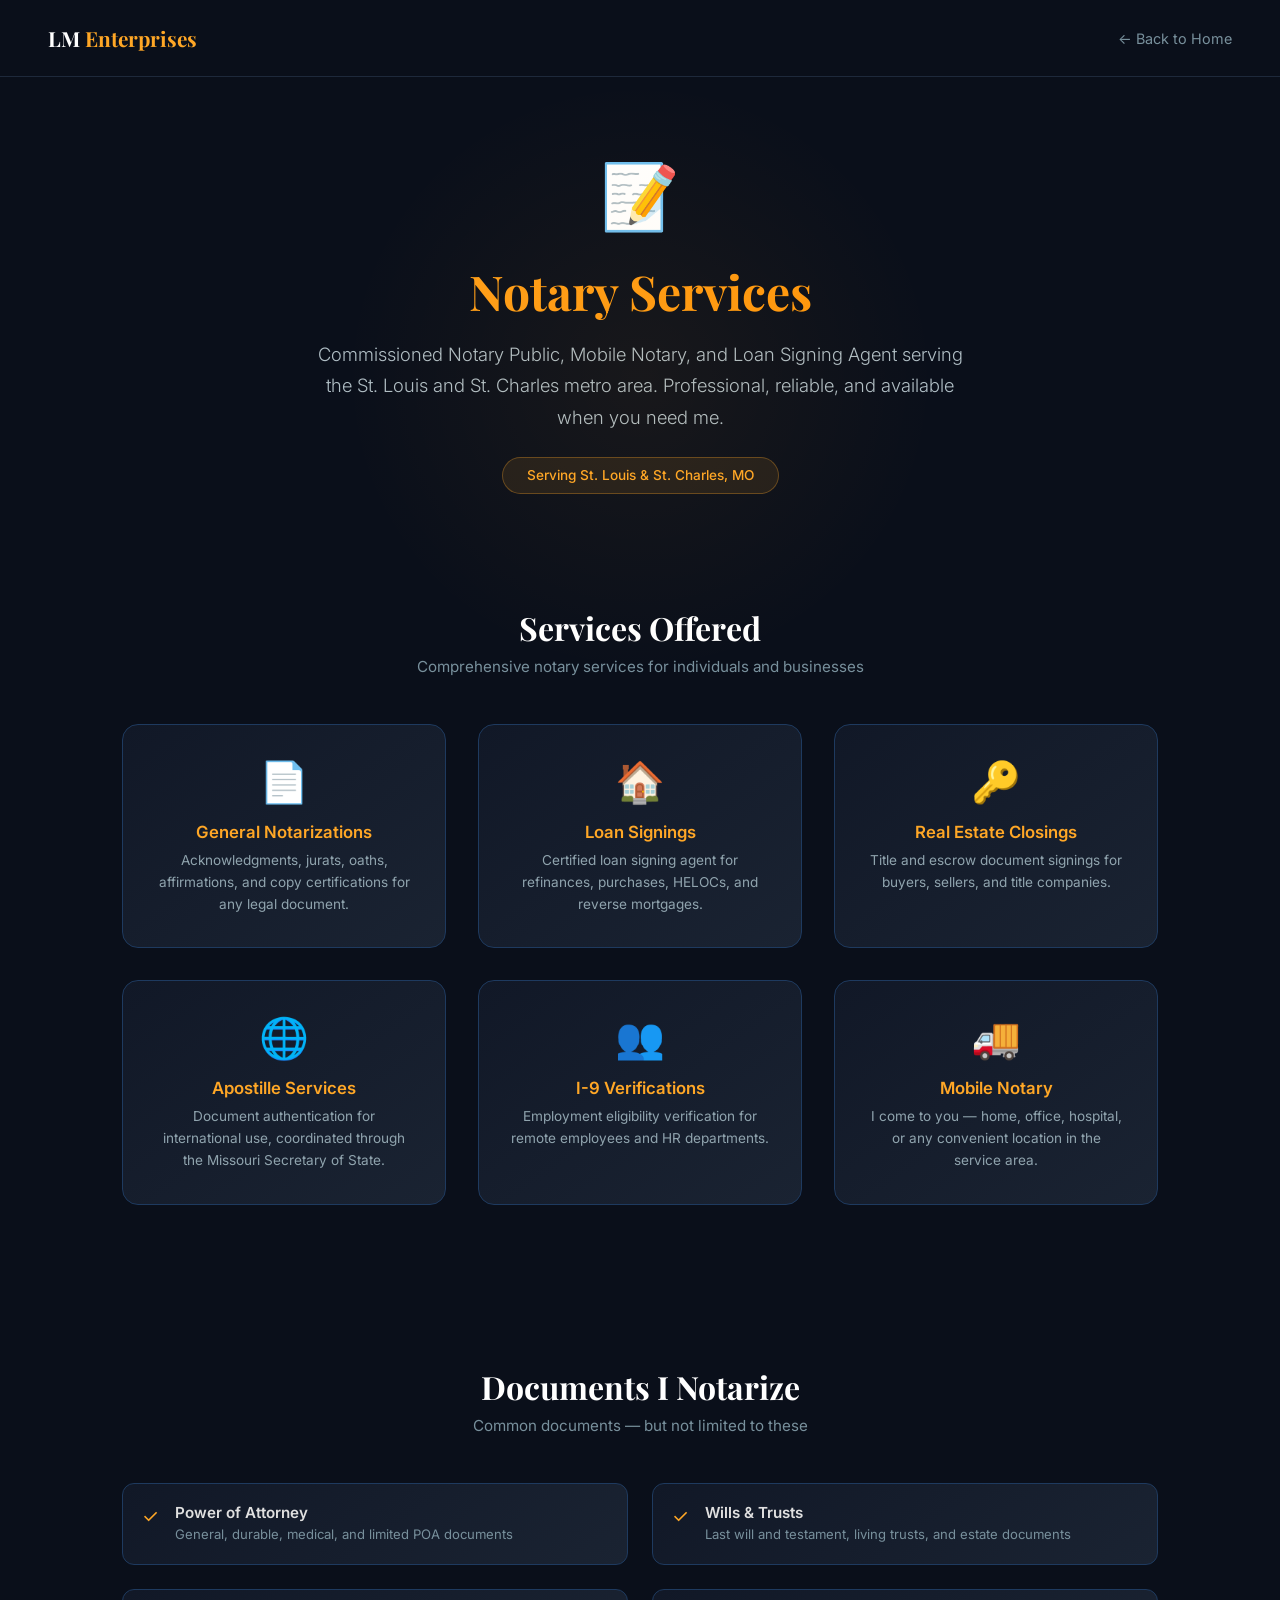
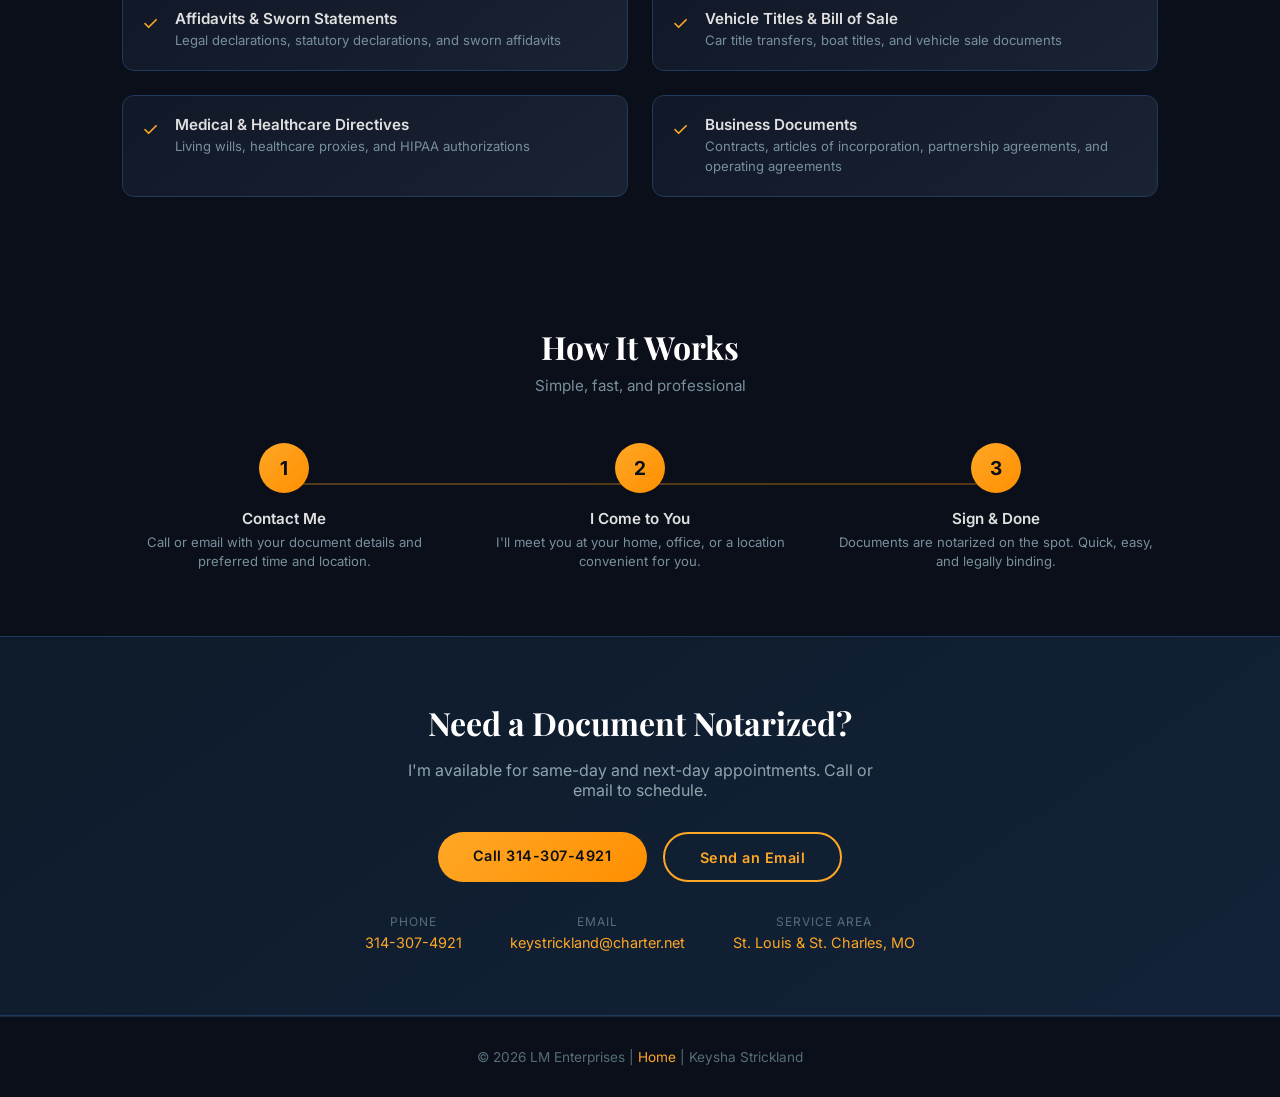
==== notary-services.html @ cccf6c88 "Add notary services page and update landing page to 3-column grid" ====
<!DOCTYPE html>
<html lang="en">
<head>
    <meta charset="UTF-8">
    <meta name="viewport" content="width=device-width, initial-scale=1.0">
    <title>Notary Services | LM Enterprises | Keysha Strickland</title>
    <link rel="preconnect" href="https://fonts.googleapis.com">
    <link rel="preconnect" href="https://fonts.gstatic.com" crossorigin>
    <link href="https://fonts.googleapis.com/css2?family=Inter:wght@300;400;500;600;700;800&family=Playfair+Display:wght@600;700&display=swap" rel="stylesheet">
    <style>
        * {
            margin: 0;
            padding: 0;
            box-sizing: border-box;
        }

        body {
            font-family: 'Inter', sans-serif;
            background: #0a0f1a;
            color: #ffffff;
            min-height: 100vh;
            overflow-x: hidden;
        }

        /* Navigation */
        .nav {
            padding: 1.5rem 3rem;
            display: flex;
            align-items: center;
            justify-content: space-between;
            border-bottom: 1px solid #1e293b;
        }

        .nav .logo {
            font-family: 'Playfair Display', serif;
            font-size: 1.3rem;
            font-weight: 700;
            color: #fff;
            text-decoration: none;
        }

        .nav .logo span {
            color: #ffa726;
        }

        .nav .back-link {
            color: #78909c;
            text-decoration: none;
            font-size: 0.9rem;
            transition: color 0.3s;
        }

        .nav .back-link:hover {
            color: #ffa726;
        }

        /* Hero */
        .hero {
            text-align: center;
            padding: 5rem 2rem 3rem;
            position: relative;
        }

        .hero::before {
            content: '';
            position: absolute;
            top: 0;
            left: 50%;
            transform: translateX(-50%);
            width: 600px;
            height: 600px;
            background: radial-gradient(circle, rgba(255, 167, 38, 0.06) 0%, transparent 70%);
            pointer-events: none;
        }

        .hero-icon {
            font-size: 4rem;
            margin-bottom: 1.5rem;
        }

        .hero h1 {
            font-family: 'Playfair Display', serif;
            font-size: 3rem;
            font-weight: 700;
            margin-bottom: 1rem;
            background: linear-gradient(135deg, #ffa726, #ff8f00);
            -webkit-background-clip: text;
            -webkit-text-fill-color: transparent;
            background-clip: text;
        }

        .hero .subtitle {
            font-size: 1.15rem;
            color: #b0bec5;
            font-weight: 300;
            line-height: 1.7;
            max-width: 650px;
            margin: 0 auto;
        }

        .hero .service-area {
            display: inline-block;
            margin-top: 1.5rem;
            padding: 0.6rem 1.5rem;
            background: rgba(255, 167, 38, 0.1);
            border: 1px solid rgba(255, 167, 38, 0.3);
            border-radius: 50px;
            font-size: 0.85rem;
            color: #ffa726;
            font-weight: 500;
        }

        /* Section Styles */
        .section {
            padding: 4rem 2rem;
            max-width: 1100px;
            margin: 0 auto;
        }

        .section-title {
            font-family: 'Playfair Display', serif;
            font-size: 2rem;
            font-weight: 700;
            text-align: center;
            margin-bottom: 0.5rem;
            color: #fff;
        }

        .section-subtitle {
            text-align: center;
            color: #78909c;
            font-size: 0.95rem;
            margin-bottom: 3rem;
        }

        /* Services Grid */
        .services-grid {
            display: grid;
            grid-template-columns: repeat(3, 1fr);
            gap: 2rem;
            margin-bottom: 2rem;
        }

        .service-item {
            background: linear-gradient(145deg, #111827, #1a2332);
            border: 1px solid #1e3a5f;
            border-radius: 16px;
            padding: 2rem;
            text-align: center;
            transition: all 0.3s ease;
        }

        .service-item:hover {
            border-color: #ffa726;
            transform: translateY(-4px);
            box-shadow: 0 12px 40px rgba(255, 167, 38, 0.1);
        }

        .service-item .icon {
            font-size: 2.5rem;
            margin-bottom: 1rem;
        }

        .service-item h3 {
            font-size: 1.05rem;
            font-weight: 600;
            margin-bottom: 0.5rem;
            color: #ffa726;
        }

        .service-item p {
            font-size: 0.85rem;
            color: #90a4ae;
            line-height: 1.6;
        }

        /* How It Works */
        .steps {
            display: grid;
            grid-template-columns: repeat(3, 1fr);
            gap: 2rem;
            position: relative;
        }

        .steps::before {
            content: '';
            position: absolute;
            top: 2.5rem;
            left: 15%;
            right: 15%;
            height: 2px;
            background: linear-gradient(90deg, #ffa726, #ff8f00);
            opacity: 0.3;
        }

        .step {
            text-align: center;
            position: relative;
        }

        .step-number {
            width: 50px;
            height: 50px;
            border-radius: 50%;
            background: linear-gradient(135deg, #ffa726, #ff8f00);
            color: #0a0f1a;
            font-weight: 700;
            font-size: 1.2rem;
            display: flex;
            align-items: center;
            justify-content: center;
            margin: 0 auto 1rem;
            position: relative;
            z-index: 1;
        }

        .step h4 {
            font-size: 0.95rem;
            font-weight: 600;
            color: #e0e0e0;
            margin-bottom: 0.3rem;
        }

        .step p {
            font-size: 0.82rem;
            color: #78909c;
            line-height: 1.5;
        }

        /* Why Choose Me */
        .benefits-grid {
            display: grid;
            grid-template-columns: repeat(2, 1fr);
            gap: 1.5rem;
        }

        .benefit-item {
            display: flex;
            align-items: flex-start;
            gap: 1rem;
            padding: 1.2rem;
            background: linear-gradient(145deg, #111827, #1a2332);
            border: 1px solid #1e3a5f;
            border-radius: 12px;
        }

        .benefit-item .check {
            color: #ffa726;
            font-size: 1.2rem;
            flex-shrink: 0;
            margin-top: 0.1rem;
        }

        .benefit-item h4 {
            font-size: 0.95rem;
            font-weight: 600;
            color: #e0e0e0;
            margin-bottom: 0.2rem;
        }

        .benefit-item p {
            font-size: 0.82rem;
            color: #78909c;
            line-height: 1.5;
        }

        /* CTA Section */
        .cta-section {
            text-align: center;
            padding: 4rem 2rem;
            background: linear-gradient(145deg, #0d1b2a, #132238);
            border-top: 1px solid #1e3a5f;
            border-bottom: 1px solid #1e3a5f;
        }

        .cta-section h2 {
            font-family: 'Playfair Display', serif;
            font-size: 2rem;
            margin-bottom: 1rem;
            color: #fff;
        }

        .cta-section p {
            color: #90a4ae;
            font-size: 1rem;
            margin-bottom: 2rem;
            max-width: 500px;
            margin-left: auto;
            margin-right: auto;
        }

        .cta-buttons {
            display: flex;
            gap: 1rem;
            justify-content: center;
            flex-wrap: wrap;
        }

        .btn {
            display: inline-block;
            padding: 0.9rem 2.2rem;
            border-radius: 50px;
            font-size: 0.9rem;
            font-weight: 600;
            text-decoration: none;
            transition: all 0.3s ease;
            letter-spacing: 0.5px;
        }

        .btn-primary {
            background: linear-gradient(135deg, #ffa726, #ff8f00);
            color: #0a0f1a;
        }

        .btn-primary:hover {
            box-shadow: 0 8px 25px rgba(255, 167, 38, 0.4);
            transform: translateY(-2px);
        }

        .btn-secondary {
            background: transparent;
            border: 2px solid #ffa726;
            color: #ffa726;
        }

        .btn-secondary:hover {
            background: rgba(255, 167, 38, 0.1);
            transform: translateY(-2px);
        }

        /* Contact Info */
        .contact-details {
            display: flex;
            justify-content: center;
            gap: 3rem;
            margin-top: 2rem;
            flex-wrap: wrap;
        }

        .contact-item {
            text-align: center;
        }

        .contact-item .label {
            font-size: 0.75rem;
            color: #546e7a;
            text-transform: uppercase;
            letter-spacing: 1px;
            margin-bottom: 0.3rem;
        }

        .contact-item .value {
            font-size: 0.9rem;
            color: #ffa726;
        }

        .contact-item a {
            color: #ffa726;
            text-decoration: none;
        }

        /* Footer */
        .footer {
            text-align: center;
            padding: 2rem;
            border-top: 1px solid #1e293b;
            color: #546e7a;
            font-size: 0.85rem;
        }

        .footer a {
            color: #ffa726;
            text-decoration: none;
        }

        /* Responsive */
        @media (max-width: 900px) {
            .services-grid {
                grid-template-columns: 1fr 1fr;
            }

            .steps {
                grid-template-columns: 1fr;
                gap: 1.5rem;
            }

            .steps::before {
                display: none;
            }

            .benefits-grid {
                grid-template-columns: 1fr;
            }
        }

        @media (max-width: 600px) {
            .hero h1 {
                font-size: 2.2rem;
            }

            .services-grid {
                grid-template-columns: 1fr;
            }

            .nav {
                padding: 1rem 1.5rem;
            }

            .contact-details {
                gap: 1.5rem;
            }
        }
    </style>
</head>
<body>
    <nav class="nav">
        <a href="index.html" class="logo">LM <span>Enterprises</span></a>
        <a href="index.html" class="back-link">&larr; Back to Home</a>
    </nav>

    <section class="hero">
        <div class="hero-icon">&#128221;</div>
        <h1>Notary Services</h1>
        <p class="subtitle">
            Commissioned Notary Public, Mobile Notary, and Loan Signing Agent 
            serving the St. Louis and St. Charles metro area. 
            Professional, reliable, and available when you need me.
        </p>
        <span class="service-area">Serving St. Louis & St. Charles, MO</span>
    </section>

    <!-- Services -->
    <section class="section">
        <h2 class="section-title">Services Offered</h2>
        <p class="section-subtitle">Comprehensive notary services for individuals and businesses</p>

        <div class="services-grid">
            <div class="service-item">
                <div class="icon">&#128196;</div>
                <h3>General Notarizations</h3>
                <p>Acknowledgments, jurats, oaths, affirmations, and copy certifications for any legal document.</p>
            </div>
            <div class="service-item">
                <div class="icon">&#127968;</div>
                <h3>Loan Signings</h3>
                <p>Certified loan signing agent for refinances, purchases, HELOCs, and reverse mortgages.</p>
            </div>
            <div class="service-item">
                <div class="icon">&#128273;</div>
                <h3>Real Estate Closings</h3>
                <p>Title and escrow document signings for buyers, sellers, and title companies.</p>
            </div>
            <div class="service-item">
                <div class="icon">&#127760;</div>
                <h3>Apostille Services</h3>
                <p>Document authentication for international use, coordinated through the Missouri Secretary of State.</p>
            </div>
            <div class="service-item">
                <div class="icon">&#128101;</div>
                <h3>I-9 Verifications</h3>
                <p>Employment eligibility verification for remote employees and HR departments.</p>
            </div>
            <div class="service-item">
                <div class="icon">&#128666;</div>
                <h3>Mobile Notary</h3>
                <p>I come to you — home, office, hospital, or any convenient location in the service area.</p>
            </div>
        </div>
    </section>

    <!-- Additional Documents -->
    <section class="section">
        <h2 class="section-title">Documents I Notarize</h2>
        <p class="section-subtitle">Common documents — but not limited to these</p>

        <div class="benefits-grid">
            <div class="benefit-item">
                <span class="check">&#10003;</span>
                <div>
                    <h4>Power of Attorney</h4>
                    <p>General, durable, medical, and limited POA documents</p>
                </div>
            </div>
            <div class="benefit-item">
                <span class="check">&#10003;</span>
                <div>
                    <h4>Wills & Trusts</h4>
                    <p>Last will and testament, living trusts, and estate documents</p>
                </div>
            </div>
            <div class="benefit-item">
                <span class="check">&#10003;</span>
                <div>
                    <h4>Affidavits & Sworn Statements</h4>
                    <p>Legal declarations, statutory declarations, and sworn affidavits</p>
                </div>
            </div>
            <div class="benefit-item">
                <span class="check">&#10003;</span>
                <div>
                    <h4>Vehicle Titles & Bill of Sale</h4>
                    <p>Car title transfers, boat titles, and vehicle sale documents</p>
                </div>
            </div>
            <div class="benefit-item">
                <span class="check">&#10003;</span>
                <div>
                    <h4>Medical & Healthcare Directives</h4>
                    <p>Living wills, healthcare proxies, and HIPAA authorizations</p>
                </div>
            </div>
            <div class="benefit-item">
                <span class="check">&#10003;</span>
                <div>
                    <h4>Business Documents</h4>
                    <p>Contracts, articles of incorporation, partnership agreements, and operating agreements</p>
                </div>
            </div>
        </div>
    </section>

    <!-- How It Works -->
    <section class="section">
        <h2 class="section-title">How It Works</h2>
        <p class="section-subtitle">Simple, fast, and professional</p>

        <div class="steps">
            <div class="step">
                <div class="step-number">1</div>
                <h4>Contact Me</h4>
                <p>Call or email with your document details and preferred time and location.</p>
            </div>
            <div class="step">
                <div class="step-number">2</div>
                <h4>I Come to You</h4>
                <p>I'll meet you at your home, office, or a location convenient for you.</p>
            </div>
            <div class="step">
                <div class="step-number">3</div>
                <h4>Sign & Done</h4>
                <p>Documents are notarized on the spot. Quick, easy, and legally binding.</p>
            </div>
        </div>
    </section>

    <!-- CTA -->
    <section class="cta-section">
        <h2>Need a Document Notarized?</h2>
        <p>I'm available for same-day and next-day appointments. Call or email to schedule.</p>
        <div class="cta-buttons">
            <a href="tel:3143074921" class="btn btn-primary">Call 314-307-4921</a>
            <a href="mailto:keystrickland@charter.net" class="btn btn-secondary">Send an Email</a>
        </div>
        <div class="contact-details">
            <div class="contact-item">
                <div class="label">Phone</div>
                <div class="value"><a href="tel:3143074921">314-307-4921</a></div>
            </div>
            <div class="contact-item">
                <div class="label">Email</div>
                <div class="value"><a href="mailto:keystrickland@charter.net">keystrickland@charter.net</a></div>
            </div>
            <div class="contact-item">
                <div class="label">Service Area</div>
                <div class="value">St. Louis & St. Charles, MO</div>
            </div>
        </div>
    </section>

    <footer class="footer">
        <p>&copy; 2026 LM Enterprises | <a href="index.html">Home</a> | Keysha Strickland</p>
    </footer>
</body>
</html>
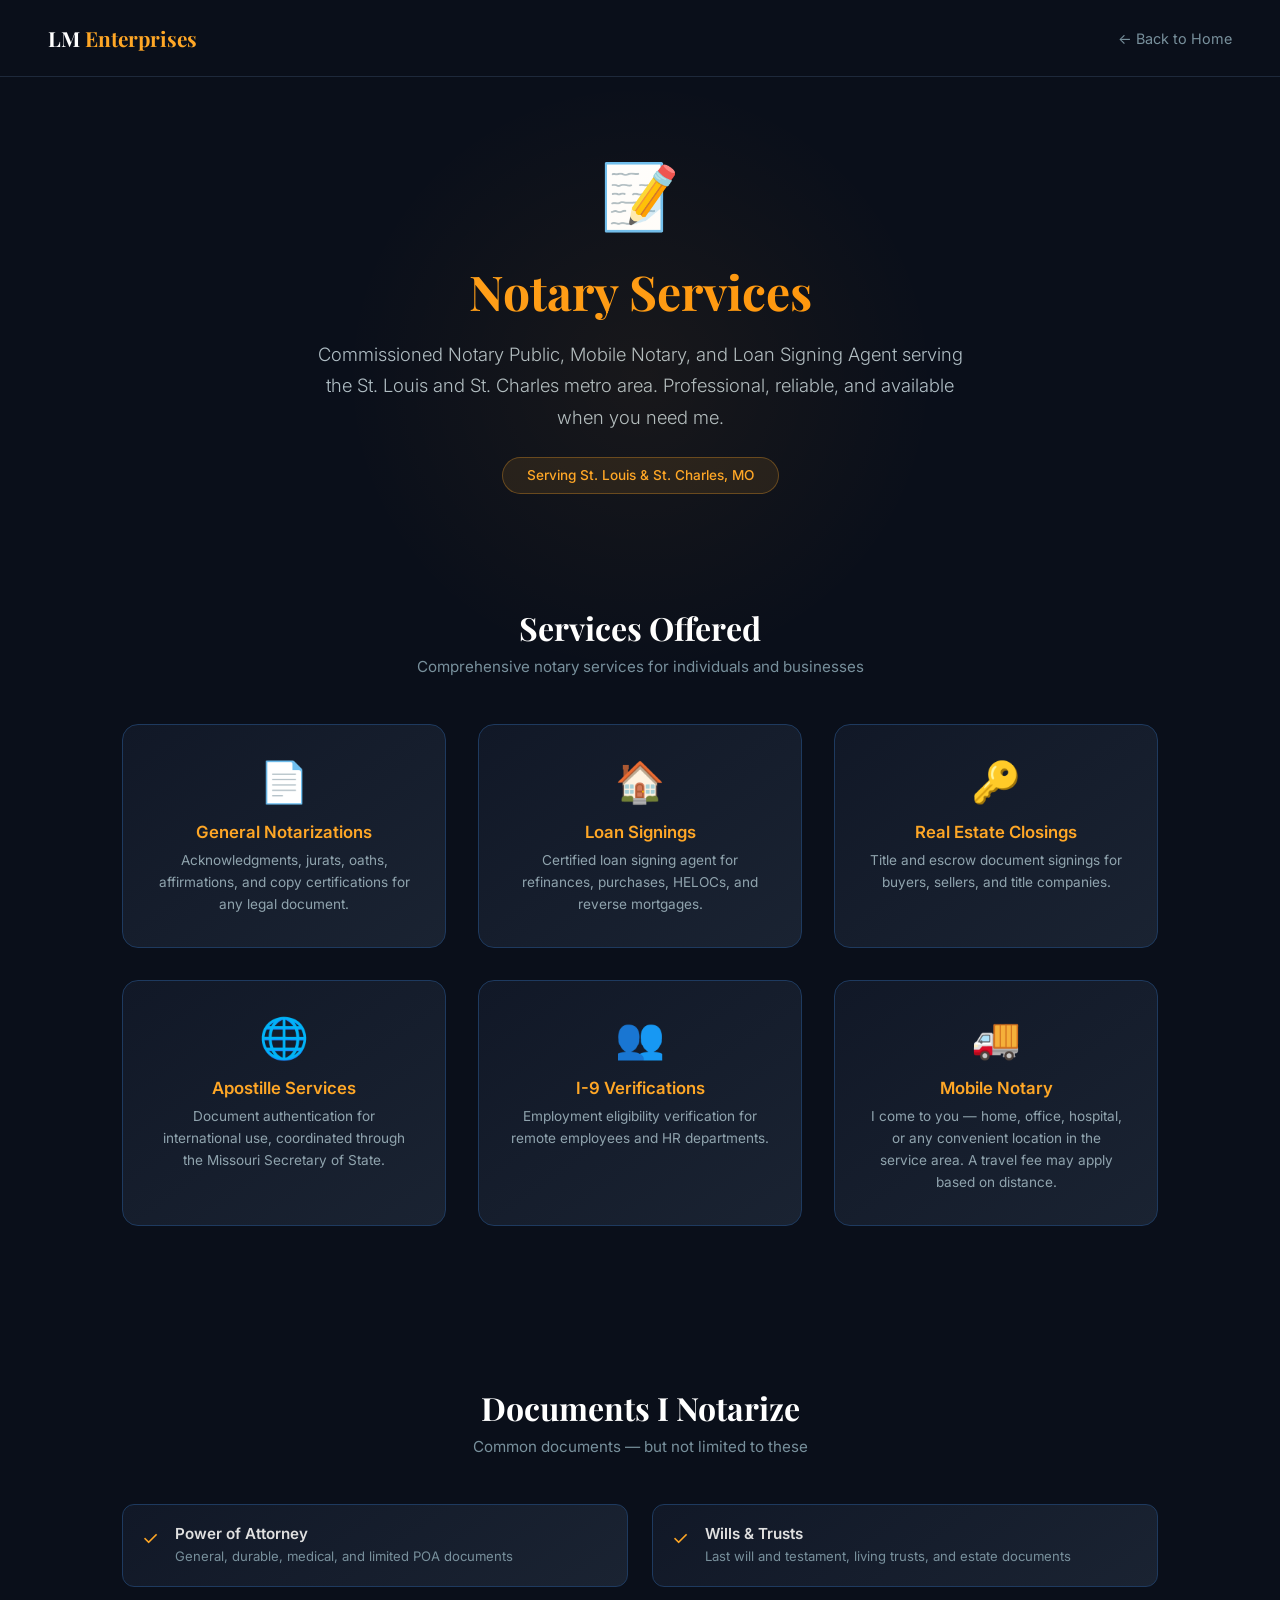
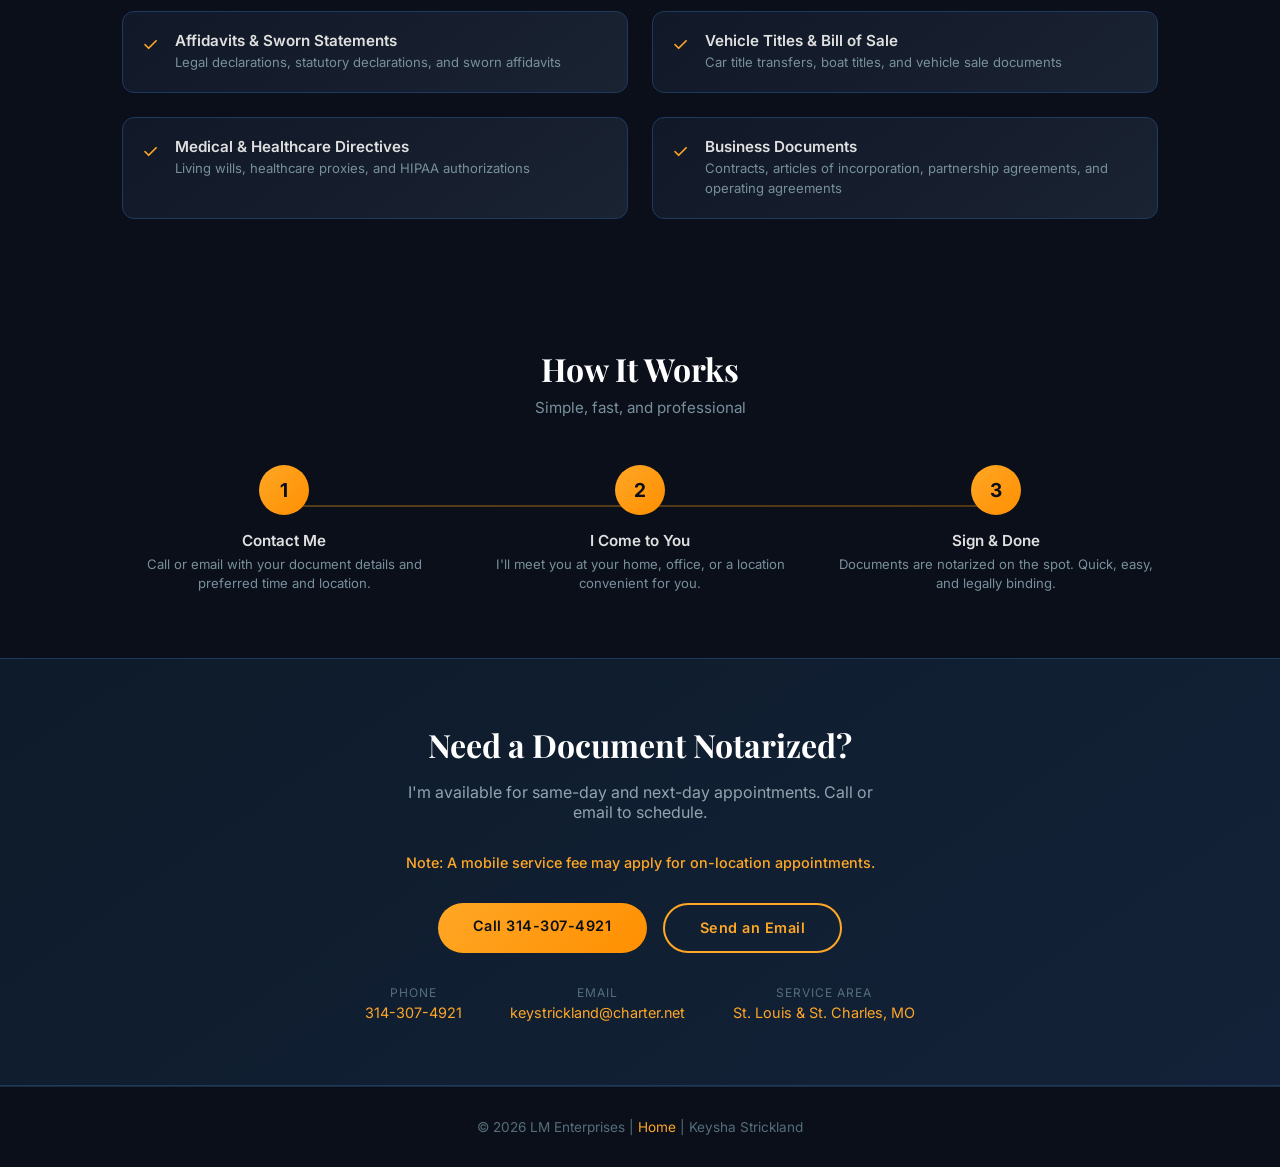
==== commit 1549cbf3: "Add mobile service fee advisory to notary page" ====
--- a/notary-services.html
+++ b/notary-services.html
@@ -463,7 +463,7 @@
             <div class="service-item">
                 <div class="icon">&#128666;</div>
                 <h3>Mobile Notary</h3>
-                <p>I come to you — home, office, hospital, or any convenient location in the service area.</p>
+                <p>I come to you — home, office, hospital, or any convenient location in the service area. A travel fee may apply based on distance.</p>
             </div>
         </div>
     </section>
@@ -547,6 +547,9 @@
     <section class="cta-section">
         <h2>Need a Document Notarized?</h2>
         <p>I'm available for same-day and next-day appointments. Call or email to schedule.</p>
+        <p style="color: #ffa726; font-size: 0.9rem; margin-bottom: 2rem; font-weight: 500;">
+            Note: A mobile service fee may apply for on-location appointments.
+        </p>
         <div class="cta-buttons">
             <a href="tel:3143074921" class="btn btn-primary">Call 314-307-4921</a>
             <a href="mailto:keystrickland@charter.net" class="btn btn-secondary">Send an Email</a>
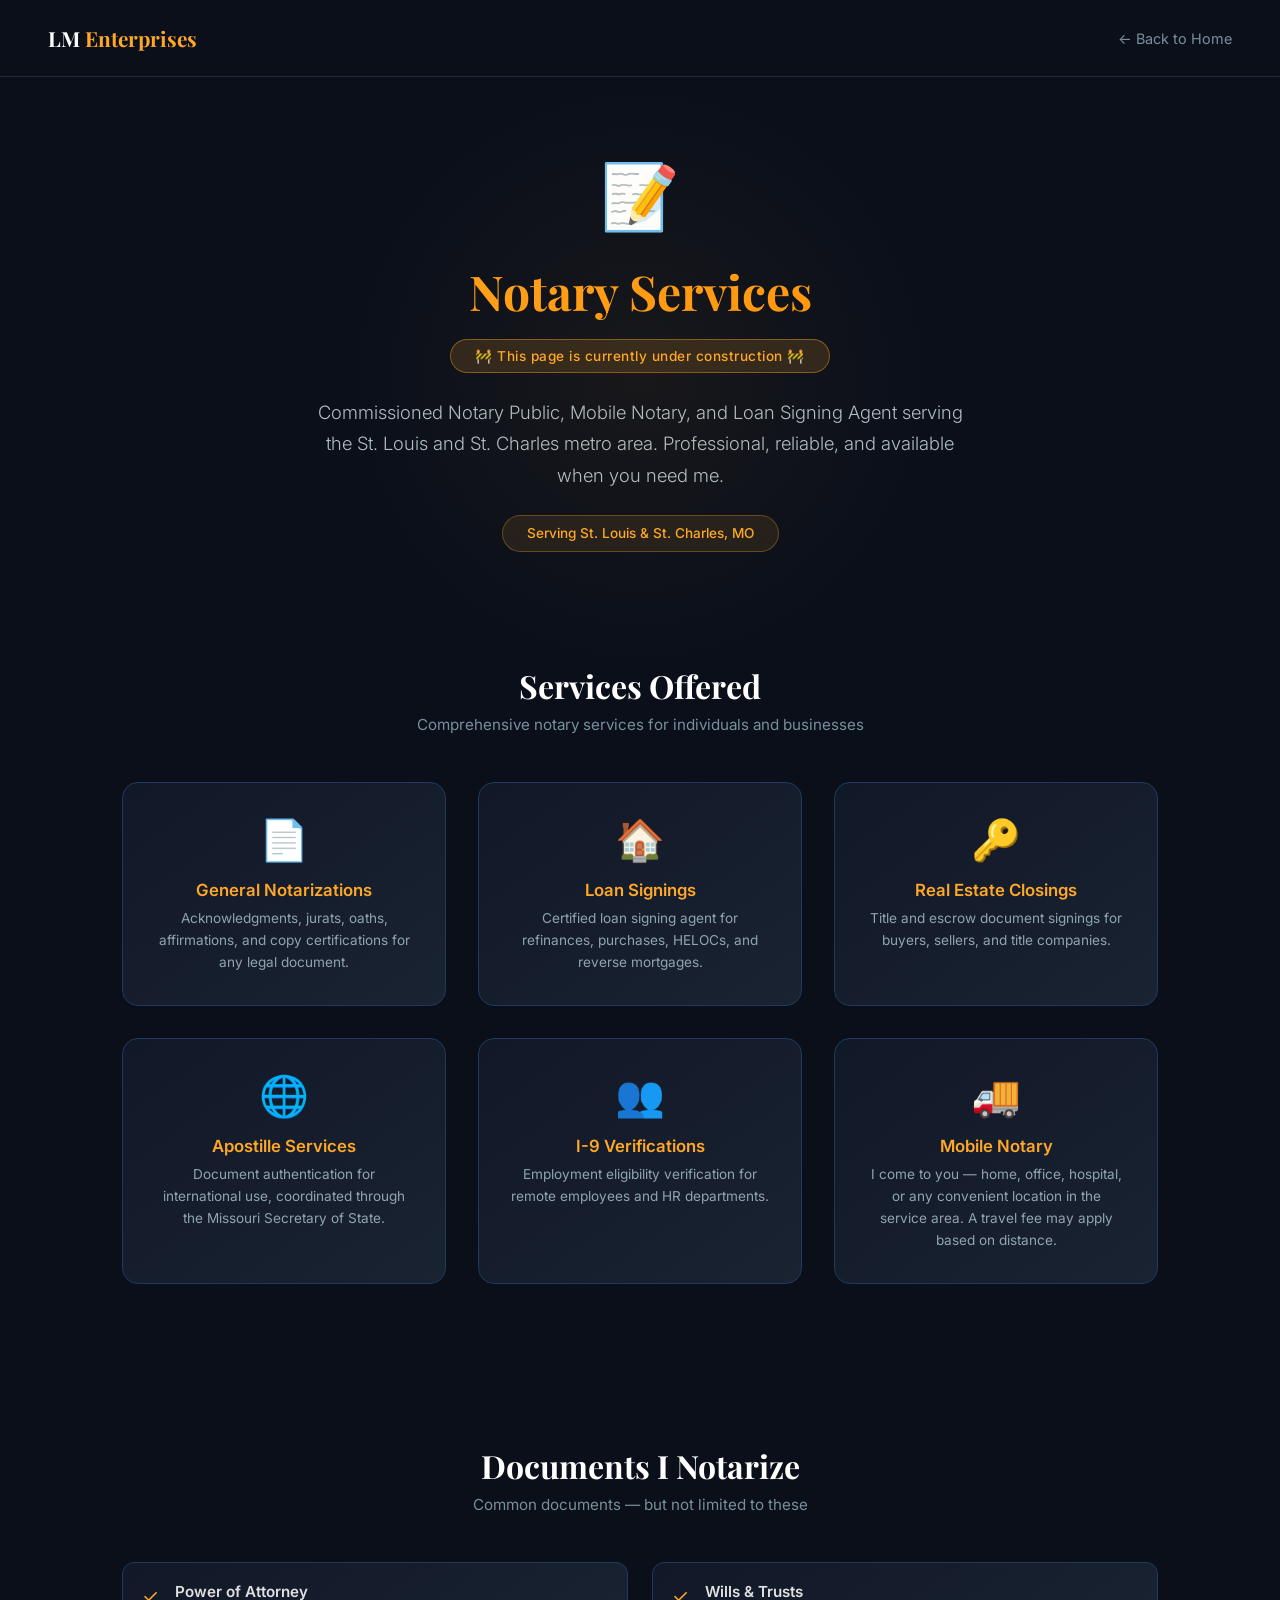
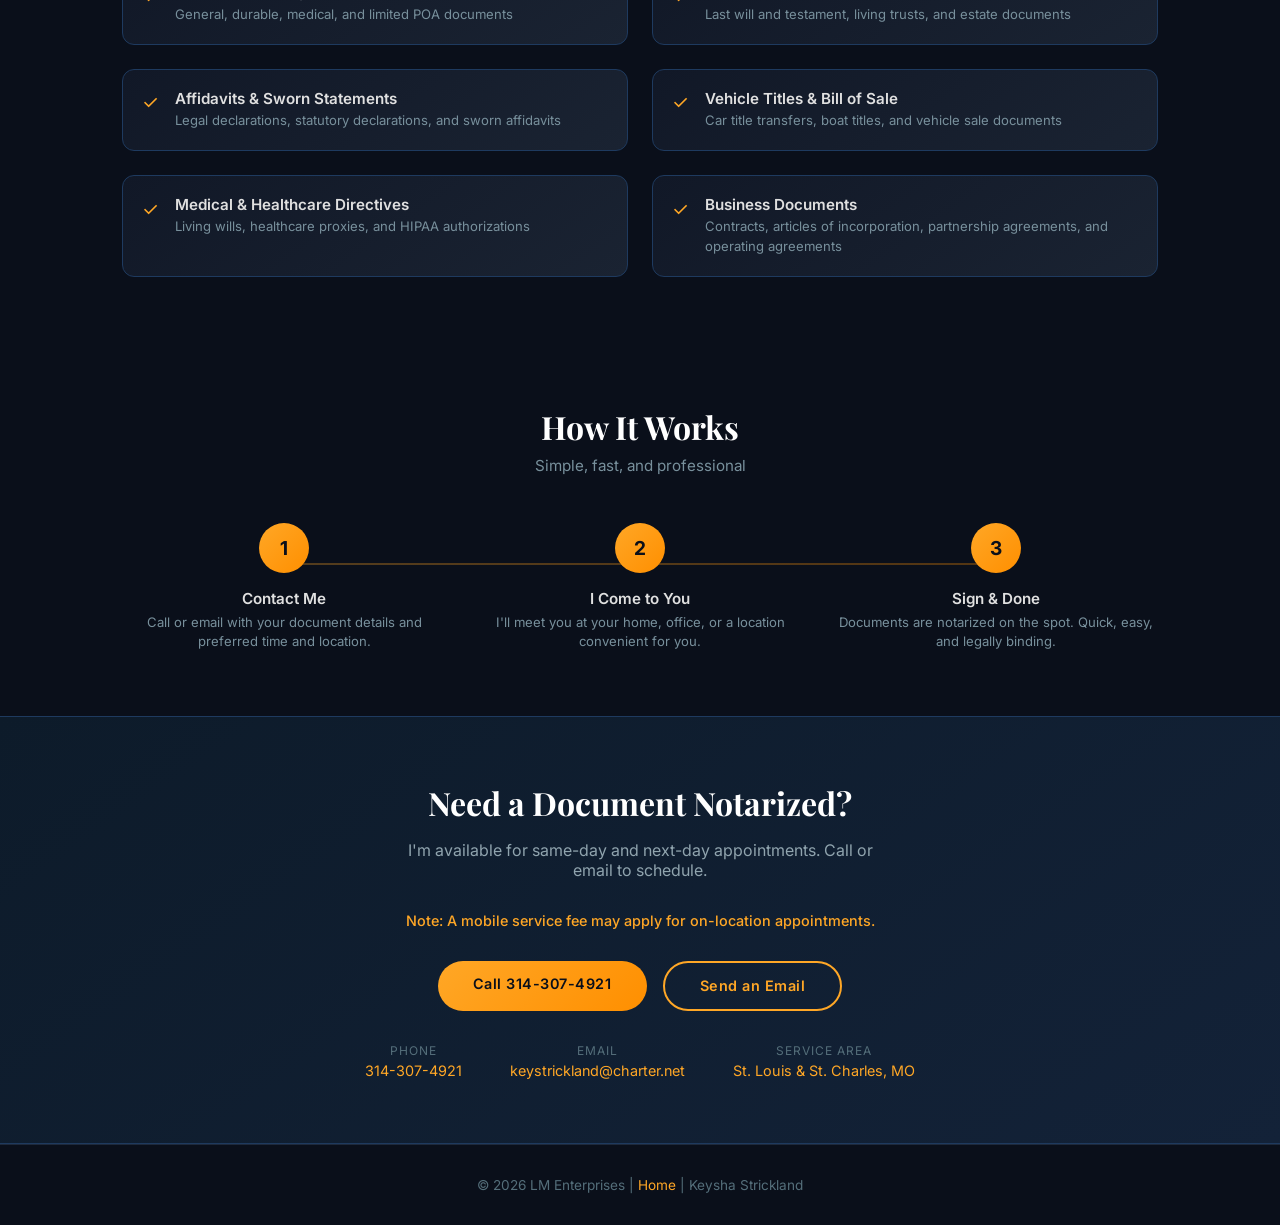
==== commit 4486ea0b: "Add under construction notice to notary services card and page, and Phoenix Travel page" ====
--- a/notary-services.html
+++ b/notary-services.html
@@ -421,6 +421,7 @@
     <section class="hero">
         <div class="hero-icon">&#128221;</div>
         <h1>Notary Services</h1>
+        <p style="display: inline-block; margin-bottom: 1.5rem; padding: 0.5rem 1.5rem; background: rgba(255, 167, 38, 0.15); border: 1px solid rgba(255, 167, 38, 0.4); border-radius: 50px; font-size: 0.85rem; color: #ffa726; font-weight: 500; letter-spacing: 0.5px;">&#128679; This page is currently under construction &#128679;</p>
         <p class="subtitle">
             Commissioned Notary Public, Mobile Notary, and Loan Signing Agent 
             serving the St. Louis and St. Charles metro area. 
